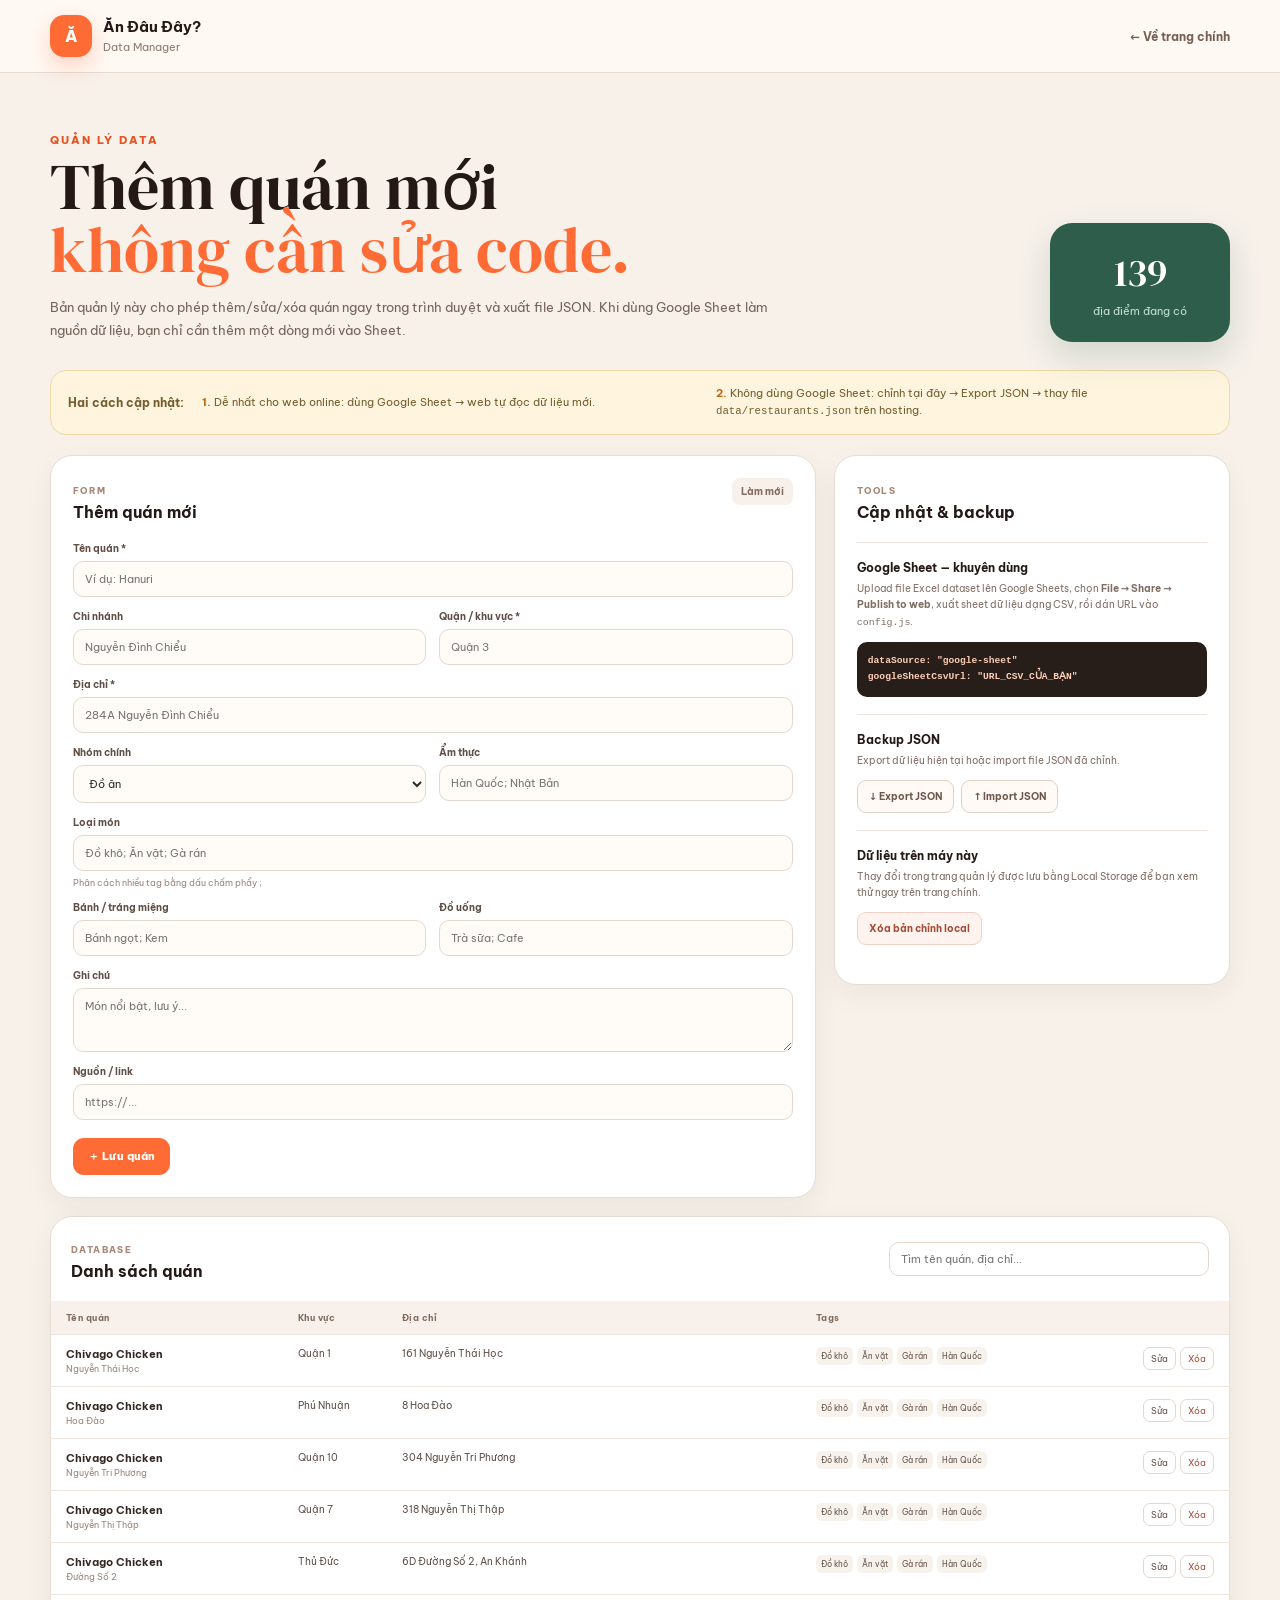
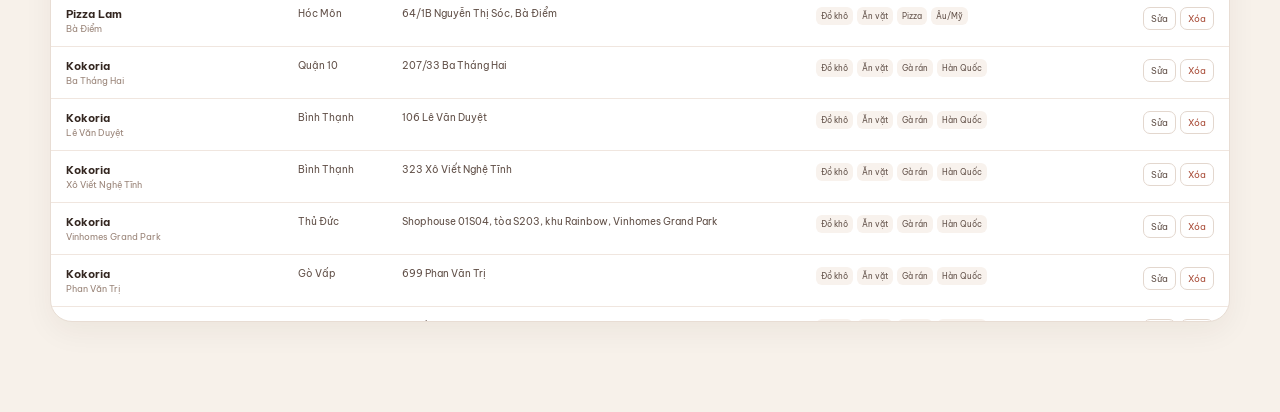
==== admin.html @ b1ae2e9c "ini" ====
<!DOCTYPE html>
<html lang="vi">
<head>
  <meta charset="UTF-8" />
  <meta name="viewport" content="width=device-width, initial-scale=1.0" />
  <meta name="theme-color" content="#ff6b35" />
  <title>Quản lý dữ liệu — Ăn Đâu Đây?</title>
  <link rel="preconnect" href="https://fonts.googleapis.com" />
  <link rel="preconnect" href="https://fonts.gstatic.com" crossorigin />
  <link href="https://fonts.googleapis.com/css2?family=Be+Vietnam+Pro:wght@400;500;600;700;800&family=DM+Serif+Display&display=swap" rel="stylesheet" />
  <link rel="stylesheet" href="./style.css" />
  <link rel="stylesheet" href="./admin.css" />
</head>
<body class="admin-body">
  <header class="admin-topbar">
    <div class="container admin-nav">
      <a class="brand" href="./index.html"><span class="brand-mark">Ă</span><span><strong>Ăn Đâu Đây?</strong><small>Data Manager</small></span></a>
      <a class="back-link" href="./index.html">← Về trang chính</a>
    </div>
  </header>

  <main class="container admin-main">
    <section class="admin-hero">
      <div>
        <span class="kicker">QUẢN LÝ DATA</span>
        <h1>Thêm quán mới<br><em>không cần sửa code.</em></h1>
        <p>Bản quản lý này cho phép thêm/sửa/xóa quán ngay trong trình duyệt và xuất file JSON. Khi dùng Google Sheet làm nguồn dữ liệu, bạn chỉ cần thêm một dòng mới vào Sheet.</p>
      </div>
      <div class="admin-count"><strong id="adminCount">0</strong><span>địa điểm đang có</span></div>
    </section>

    <div class="admin-notice">
      <b>Hai cách cập nhật:</b>
      <span><strong>1.</strong> Dễ nhất cho web online: dùng Google Sheet → web tự đọc dữ liệu mới.</span>
      <span><strong>2.</strong> Không dùng Google Sheet: chỉnh tại đây → Export JSON → thay file <code>data/restaurants.json</code> trên hosting.</span>
    </div>

    <div class="admin-grid">
      <section class="admin-panel form-panel">
        <div class="panel-head"><div><span>FORM</span><h2 id="formTitle">Thêm quán mới</h2></div><button id="resetFormBtn" type="button">Làm mới</button></div>
        <form id="restaurantForm" class="restaurant-form">
          <input type="hidden" id="editId" />
          <div class="field full"><label>Tên quán *</label><input id="fName" required placeholder="Ví dụ: Hanuri" /></div>
          <div class="field"><label>Chi nhánh</label><input id="fBranch" placeholder="Nguyễn Đình Chiểu" /></div>
          <div class="field"><label>Quận / khu vực *</label><input id="fDistrict" required list="districtList" placeholder="Quận 3" /><datalist id="districtList"></datalist></div>
          <div class="field full"><label>Địa chỉ *</label><input id="fAddress" required placeholder="284A Nguyễn Đình Chiểu" /></div>
          <div class="field"><label>Nhóm chính</label><select id="fMainGroup"><option>Đồ ăn</option><option>Đồ uống</option><option>Bánh & tráng miệng</option></select></div>
          <div class="field"><label>Ẩm thực</label><input id="fCuisine" placeholder="Hàn Quốc; Nhật Bản" /></div>
          <div class="field full"><label>Loại món</label><input id="fFoodTypes" placeholder="Đồ khô; Ăn vặt; Gà rán" /><small>Phân cách nhiều tag bằng dấu chấm phẩy ;</small></div>
          <div class="field"><label>Bánh / tráng miệng</label><input id="fDesserts" placeholder="Bánh ngọt; Kem" /></div>
          <div class="field"><label>Đồ uống</label><input id="fDrinks" placeholder="Trà sữa; Cafe" /></div>
          <div class="field full"><label>Ghi chú</label><textarea id="fNote" rows="3" placeholder="Món nổi bật, lưu ý..."></textarea></div>
          <div class="field full"><label>Nguồn / link</label><input id="fSource" type="url" placeholder="https://..." /></div>
          <div class="form-actions"><button class="save-btn" type="submit">＋ Lưu quán</button><button class="cancel-edit hidden" id="cancelEditBtn" type="button">Hủy sửa</button></div>
        </form>
      </section>

      <aside class="admin-panel tools-panel">
        <div class="panel-head"><div><span>TOOLS</span><h2>Cập nhật & backup</h2></div></div>
        <div class="tool-block">
          <h3>Google Sheet — khuyên dùng</h3>
          <p>Upload file Excel dataset lên Google Sheets, chọn <b>File → Share → Publish to web</b>, xuất sheet dữ liệu dạng CSV, rồi dán URL vào <code>config.js</code>.</p>
          <div class="code-box">dataSource: "google-sheet"<br>googleSheetCsvUrl: "URL_CSV_CỦA_BẠN"</div>
        </div>
        <div class="tool-block">
          <h3>Backup JSON</h3>
          <p>Export dữ liệu hiện tại hoặc import file JSON đã chỉnh.</p>
          <div class="tool-actions"><button id="exportJsonBtn" type="button">↓ Export JSON</button><label class="file-btn">↑ Import JSON<input id="importJsonInput" type="file" accept="application/json,.json" hidden></label></div>
        </div>
        <div class="tool-block">
          <h3>Dữ liệu trên máy này</h3>
          <p>Thay đổi trong trang quản lý được lưu bằng Local Storage để bạn xem thử ngay trên trang chính.</p>
          <button class="danger-lite" id="clearLocalBtn" type="button">Xóa bản chỉnh local</button>
        </div>
      </aside>
    </div>

    <section class="admin-panel table-panel">
      <div class="panel-head table-head">
        <div><span>DATABASE</span><h2>Danh sách quán</h2></div>
        <input id="adminSearch" type="search" placeholder="Tìm tên quán, địa chỉ..." />
      </div>
      <div class="admin-table-wrap">
        <table class="admin-table">
          <thead><tr><th>Tên quán</th><th>Khu vực</th><th>Địa chỉ</th><th>Tags</th><th></th></tr></thead>
          <tbody id="adminTableBody"></tbody>
        </table>
      </div>
    </section>
  </main>

  <div id="adminToast" class="toast"></div>
  <script src="./config.js"></script>
  <script src="./admin.js"></script>
</body>
</html>
---- style.css ----
:root {
  --ink: #241915;
  --ink-soft: #5f514b;
  --cream: #fff8ef;
  --paper: #fffdf9;
  --line: #eadfd4;
  --orange: #ff6b35;
  --orange-dark: #e8521f;
  --peach: #ffd7c7;
  --butter: #ffe7a9;
  --green: #37795d;
  --green-soft: #e8f3eb;
  --brown: #6f4d3b;
  --shadow: 0 24px 70px rgba(63, 38, 24, .12);
  --shadow-soft: 0 12px 35px rgba(63, 38, 24, .08);
  --radius: 28px;
}

* { box-sizing: border-box; }
html { scroll-behavior: smooth; }
body {
  margin: 0;
  font-family: "Be Vietnam Pro", system-ui, sans-serif;
  color: var(--ink);
  background: var(--cream);
  min-height: 100vh;
}
body.modal-open { overflow: hidden; }
button, input, select, textarea { font: inherit; }
button, a { -webkit-tap-highlight-color: transparent; }
a { color: inherit; text-decoration: none; }
button { color: inherit; }
.container { width: min(1180px, calc(100% - 32px)); margin: 0 auto; }
.hidden { display: none !important; }
.noise {
  position: fixed; inset: 0; pointer-events: none; z-index: 9999; opacity: .025;
  background-image: url("data:image/svg+xml,%3Csvg viewBox='0 0 180 180' xmlns='http://www.w3.org/2000/svg'%3E%3Cfilter id='n'%3E%3CfeTurbulence type='fractalNoise' baseFrequency='.9' numOctaves='4' stitchTiles='stitch'/%3E%3C/filter%3E%3Crect width='100%25' height='100%25' filter='url(%23n)' opacity='.45'/%3E%3C/svg%3E");
}

/* Header */
.site-header {
  position: sticky; top: 0; z-index: 50;
  backdrop-filter: blur(18px);
  background: rgba(255,248,239,.84);
  border-bottom: 1px solid rgba(234,223,212,.75);
}
.nav-wrap { height: 78px; display: flex; align-items: center; justify-content: space-between; gap: 24px; }
.brand { display: inline-flex; align-items: center; gap: 11px; min-width: max-content; }
.brand-mark {
  width: 42px; height: 42px; border-radius: 14px; display: grid; place-items: center;
  background: var(--orange); color: white; font-weight: 800; box-shadow: 0 9px 22px rgba(255,107,53,.28);
}
.brand strong { display: block; font-size: .96rem; line-height: 1.2; }
.brand small { display: block; color: #8e7a6f; font-size: .67rem; margin-top: 3px; }
.nav-links { display: flex; align-items: center; gap: 27px; font-size: .84rem; font-weight: 600; color: #695850; }
.nav-links a { position: relative; transition: .2s ease; }
.nav-links a:hover { color: var(--orange-dark); }
.admin-link { color: var(--green) !important; }
.nav-chat-btn {
  border: 0; border-radius: 999px; padding: 11px 17px; cursor: pointer;
  background: var(--ink); color: white; font-weight: 700; font-size: .8rem;
  box-shadow: 0 10px 22px rgba(36,25,21,.13);
}

/* Hero */
.hero { position: relative; overflow: hidden; padding: 76px 0 92px; background: linear-gradient(180deg, #fff8ef 0%, #fff5e9 100%); }
.hero-grid { display: grid; grid-template-columns: 1.1fr .9fr; min-height: 560px; align-items: center; gap: 36px; position: relative; z-index: 2; }
.eyebrow { display: flex; align-items: center; gap: 10px; font-size: .72rem; font-weight: 800; letter-spacing: .16em; color: var(--orange-dark); }
.eyebrow span { width: 28px; height: 2px; background: var(--orange); display: inline-block; }
.hero h1 { font-family: "DM Serif Display", serif; font-weight: 400; font-size: clamp(3.2rem, 6.2vw, 5.8rem); line-height: .94; margin: 18px 0 22px; letter-spacing: -.035em; }
.hero h1 em { color: var(--orange); font-style: normal; }
.hero-lead { max-width: 680px; margin: 0 0 29px; color: var(--ink-soft); line-height: 1.75; font-size: 1rem; }
.hero-search {
  max-width: 690px; height: 64px; display: grid; grid-template-columns: 42px 1fr auto; align-items: center;
  background: white; border: 1px solid rgba(224,207,195,.95); border-radius: 18px; padding: 6px 7px 6px 12px; box-shadow: 0 18px 45px rgba(72,43,24,.11);
}
.hero-search-icon { font-size: 1.7rem; transform: rotate(-16deg); color: #806c62; }
.hero-search input { min-width: 0; border: 0; outline: 0; background: transparent; font-size: .92rem; color: var(--ink); }
.hero-search button { border: 0; border-radius: 13px; padding: 14px 20px; cursor: pointer; background: var(--orange); color: white; font-weight: 800; font-size: .82rem; }
.hero-actions { display: flex; gap: 10px; margin-top: 15px; }
.primary-action, .secondary-action { border-radius: 13px; padding: 11px 14px; cursor: pointer; font-size: .78rem; font-weight: 700; }
.primary-action { border: 1px solid #eebdaa; background: #fff0e9; color: #b74620; }
.secondary-action { border: 1px solid var(--line); background: white; color: var(--brown); }
.mini-stats { display: flex; gap: 36px; margin-top: 36px; }
.mini-stats div { display: flex; flex-direction: column; }
.mini-stats strong { font-family: "DM Serif Display", serif; font-size: 1.65rem; font-weight: 400; }
.mini-stats span { font-size: .69rem; color: #907e74; margin-top: 2px; }
.hero-visual { position: relative; min-height: 520px; }
.hero-plate {
  position: absolute; width: 350px; height: 350px; border-radius: 50%; right: 28px; top: 78px;
  background: linear-gradient(145deg,#fff,#f5e3d4); box-shadow: 0 42px 85px rgba(102,62,35,.2), inset 0 0 0 18px rgba(255,255,255,.75);
  display: grid; place-items: center; transform: rotate(-4deg);
}
.plate-inner { width: 260px; height: 260px; border-radius: 50%; background: #fff4df; display: grid; place-items: center; box-shadow: inset 0 0 0 3px rgba(174,117,69,.08); text-align: center; }
.plate-noodle { font-size: 6rem; filter: drop-shadow(0 14px 12px rgba(89,52,24,.16)); transform: translateY(-10px); }
.plate-copy { display: flex; flex-direction: column; margin-top: -20px; }
.plate-copy strong { font-family: "DM Serif Display", serif; font-size: 2.1rem; color: var(--orange-dark); line-height: 1; }
.plate-copy small { font-size: .67rem; color: #8a7264; }
.food-card { position: absolute; display: grid; grid-template-columns: 50px auto; grid-template-rows: auto auto; column-gap: 10px; align-items: center; background: rgba(255,255,255,.9); backdrop-filter: blur(12px); border: 1px solid rgba(233,216,202,.95); border-radius: 19px; padding: 12px 16px 12px 12px; box-shadow: 0 16px 38px rgba(72,43,24,.11); z-index: 3; }
.food-card > span { grid-row: 1 / span 2; width: 50px; height: 50px; border-radius: 15px; display: grid; place-items: center; background: #fff2df; font-size: 1.65rem; }
.food-card b { font-size: .8rem; align-self: end; }
.food-card small { font-size: .62rem; color: #8b786e; align-self: start; margin-top: 3px; }
.fc-one { top: 42px; left: 0; transform: rotate(-4deg); }
.fc-two { right: -12px; top: 155px; transform: rotate(5deg); }
.fc-three { left: 3px; bottom: 28px; transform: rotate(2deg); }
.hero-orb { position: absolute; border-radius: 50%; filter: blur(2px); }
.hero-orb-one { width: 390px; height: 390px; background: rgba(255,205,154,.22); top: -170px; right: 13%; }
.hero-orb-two { width: 280px; height: 280px; background: rgba(181,221,190,.17); bottom: -140px; left: 8%; }
.sparkle { position: absolute; font-size: 2rem; color: var(--orange); opacity: .55; }
.sp-one { right: 45px; top: 32px; }
.sp-two { left: 67px; top: 225px; color: #d6a13d; }

/* Headings */
.discover-section { padding: 88px 0 100px; background: var(--paper); }
.section-heading { display: flex; align-items: end; justify-content: space-between; gap: 28px; margin-bottom: 30px; }
.section-heading.center { justify-content: center; text-align: center; }
.section-heading h2 { margin: 6px 0 0; font-family: "DM Serif Display", serif; font-weight: 400; font-size: clamp(2.2rem,4vw,3.3rem); letter-spacing: -.02em; }
.section-heading > p { max-width: 485px; color: #86736a; font-size: .84rem; line-height: 1.7; margin: 0 0 5px; }
.kicker { font-size: .68rem; letter-spacing: .18em; color: var(--orange-dark); font-weight: 800; }
.kicker.light { color: #ffd1b7; }

/* Filters / results */
.discover-layout { display: grid; grid-template-columns: 300px 1fr; gap: 26px; align-items: start; }
.filter-card { position: sticky; top: 96px; max-height: calc(100vh - 118px); overflow-y: auto; background: #fffaf5; border: 1px solid var(--line); border-radius: 24px; padding: 20px; box-shadow: var(--shadow-soft); scrollbar-width: thin; scrollbar-color: #dfc7b8 transparent; }
.filter-title-row { display: flex; justify-content: space-between; align-items: start; gap: 12px; margin-bottom: 16px; }
.filter-title-row h3 { font-size: 1.02rem; margin: 3px 0 0; }
.filter-caption, .result-label { font-size: .62rem; letter-spacing: .15em; color: #a88978; font-weight: 800; }
.clear-btn { border: 0; background: transparent; color: var(--orange-dark); font-size: .7rem; font-weight: 700; cursor: pointer; padding: 4px; }
.side-search { height: 45px; border: 1px solid #e9dcd0; background: white; border-radius: 13px; display: flex; align-items: center; gap: 8px; padding: 0 12px; margin-bottom: 12px; }
.side-search span { color: #9d887c; transform: rotate(-15deg); }
.side-search input { width: 100%; border: 0; outline: 0; font-size: .76rem; background: transparent; }
.filter-group { border-top: 1px solid #ecdfd5; }
.filter-group-head { width: 100%; display: flex; justify-content: space-between; align-items: center; border: 0; background: transparent; padding: 15px 0 11px; font-size: .76rem; font-weight: 800; cursor: pointer; text-align: left; }
.filter-group-head b { font-size: 1rem; font-weight: 500; color: #a18b7e; }
.filter-options { display: grid; grid-template-columns: 1fr; gap: 8px; padding-bottom: 15px; }
.filter-options.compact { grid-template-columns: 1fr 1fr; }
.check-item { display: flex; align-items: center; gap: 8px; color: #6f5f57; font-size: .7rem; cursor: pointer; min-width: 0; }
.check-item input { position: absolute; opacity: 0; pointer-events: none; }
.fake-check { width: 17px; height: 17px; flex: 0 0 17px; border: 1.5px solid #cfbdb2; border-radius: 5px; display: grid; place-items: center; background: white; transition: .17s ease; }
.fake-check::after { content: "✓"; color: white; font-size: .68rem; font-weight: 800; transform: scale(0); transition: .15s ease; }
.check-item input:checked + .fake-check { background: var(--orange); border-color: var(--orange); }
.check-item input:checked + .fake-check::after { transform: scale(1); }
.check-item span:last-child { overflow: hidden; text-overflow: ellipsis; white-space: nowrap; }
.results-column { min-width: 0; }
.results-toolbar { display: flex; align-items: center; justify-content: space-between; gap: 18px; min-height: 60px; }
.results-toolbar h3 { font-size: 1rem; margin: 4px 0 0; font-weight: 600; }
.results-toolbar h3 strong { font-family: "DM Serif Display", serif; font-weight: 400; font-size: 1.75rem; color: var(--orange-dark); margin-right: 4px; }
.toolbar-actions { display: flex; gap: 8px; align-items: center; }
.toolbar-actions select { border: 1px solid var(--line); background: white; color: #65544c; border-radius: 11px; padding: 10px 30px 10px 12px; font-size: .72rem; outline: 0; }
.mobile-filter-btn { display: none; border: 1px solid var(--line); background: white; border-radius: 11px; padding: 10px 12px; font-size: .72rem; font-weight: 700; }
.active-filters { display: flex; flex-wrap: wrap; gap: 7px; margin: 8px 0 18px; min-height: 1px; }
.filter-chip { border: 1px solid #f0c8b8; background: #fff0e9; color: #b84b23; padding: 7px 10px; border-radius: 999px; font-size: .66rem; font-weight: 700; cursor: pointer; }
.restaurant-grid { display: grid; grid-template-columns: repeat(2,minmax(0,1fr)); gap: 16px; }
.restaurant-card { position: relative; background: white; border: 1px solid #eaded4; border-radius: 20px; padding: 19px; min-height: 230px; box-shadow: 0 8px 24px rgba(78,45,26,.045); transition: transform .2s ease, box-shadow .2s ease, border-color .2s ease; overflow: hidden; }
.restaurant-card::before { content: ""; position: absolute; width: 90px; height: 90px; border-radius: 50%; background: #fff2e7; right: -38px; bottom: -40px; }
.restaurant-card:hover { transform: translateY(-3px); box-shadow: 0 18px 42px rgba(78,45,26,.10); border-color: #e5cfc0; }
.card-top { display: flex; justify-content: space-between; gap: 12px; align-items: flex-start; }
.card-title-wrap { min-width: 0; }
.card-eyebrow { display: flex; gap: 6px; flex-wrap: wrap; margin-bottom: 9px; }
.district-tag, .main-tag { border-radius: 999px; padding: 5px 8px; font-size: .58rem; font-weight: 800; }
.district-tag { color: #3f715a; background: var(--green-soft); }
.main-tag { color: #a6522f; background: #fff0e8; }
.restaurant-card h4 { margin: 0; font-size: .98rem; line-height: 1.42; padding-right: 2px; }
.branch-name { margin: 4px 0 0; color: #9a8378; font-size: .66rem; }
.favorite-btn { flex: 0 0 35px; height: 35px; border-radius: 50%; border: 1px solid #eaded4; background: #fffdfa; display: grid; place-items: center; cursor: pointer; font-size: 1.05rem; transition: .16s ease; }
.favorite-btn.active { background: #fff0ec; border-color: #f2bbaa; color: var(--orange-dark); }
.card-address { display: flex; align-items: flex-start; gap: 7px; margin: 15px 0 11px; color: #6f5e55; font-size: .69rem; line-height: 1.5; }
.card-address span { color: var(--orange); }
.card-tags { display: flex; flex-wrap: wrap; gap: 5px; margin: 0 0 16px; }
.card-tags span { font-size: .58rem; padding: 5px 7px; background: #f8f3ef; color: #75655d; border-radius: 7px; }
.card-note { color: #8a766c; font-size: .62rem; line-height: 1.55; margin: -5px 0 15px; display: -webkit-box; -webkit-line-clamp: 2; -webkit-box-orient: vertical; overflow: hidden; }
.card-footer { position: relative; z-index: 2; display: flex; justify-content: space-between; gap: 8px; align-items: center; margin-top: auto; }
.map-link { display: inline-flex; align-items: center; gap: 6px; border-radius: 9px; background: var(--ink); color: white; padding: 8px 10px; font-size: .62rem; font-weight: 700; }
.status-dot { display: inline-flex; align-items: center; gap: 5px; color: #8d7c73; font-size: .56rem; }
.status-dot i { width: 6px; height: 6px; border-radius: 50%; background: #58a478; }
.empty-state { background: #fff9f3; border: 1px dashed #dec7b8; border-radius: 22px; padding: 60px 20px; text-align: center; margin-top: 10px; }
.empty-emoji { font-size: 2.6rem; }
.empty-state h3 { margin: 10px 0 4px; }
.empty-state p { color: #8d776c; font-size: .76rem; }
.empty-state button { border: 0; background: var(--orange); color: white; border-radius: 10px; padding: 10px 13px; font-size: .72rem; font-weight: 700; cursor: pointer; }
.load-more-wrap { display: flex; justify-content: center; margin-top: 22px; }
.load-more { border: 1px solid #dcc8ba; background: white; border-radius: 999px; padding: 11px 21px; cursor: pointer; color: #6f5548; font-size: .72rem; font-weight: 700; }

/* Favorite banner */
.favorite-section { background: var(--paper); padding: 0 0 90px; }
.favorite-banner { position: relative; overflow: hidden; min-height: 250px; background: linear-gradient(120deg,#2f5f4d,#24473a); border-radius: 30px; padding: 45px 50px; color: white; display: flex; justify-content: space-between; align-items: center; gap: 30px; box-shadow: 0 25px 60px rgba(34,72,57,.18); }
.favorite-banner::after { content: "♡"; position: absolute; font-family: serif; font-size: 17rem; right: 8%; top: -88px; color: rgba(255,255,255,.06); transform: rotate(-12deg); }
.favorite-banner > div { position: relative; z-index: 2; max-width: 650px; }
.favorite-banner h2 { font-family: "DM Serif Display", serif; font-weight: 400; font-size: 2.6rem; margin: 7px 0 10px; }
.favorite-banner p { margin: 0; color: rgba(255,255,255,.72); font-size: .82rem; line-height: 1.7; }
.favorite-banner button { position: relative; z-index: 2; flex: 0 0 auto; border: 1px solid rgba(255,255,255,.35); background: rgba(255,255,255,.13); color: white; border-radius: 14px; padding: 13px 17px; font-size: .75rem; font-weight: 700; cursor: pointer; backdrop-filter: blur(7px); }

/* how */
.how-section { padding: 90px 0 110px; background: #fff7ed; }
.how-grid { display: grid; grid-template-columns: repeat(3,1fr); gap: 18px; }
.how-grid article { position: relative; overflow: hidden; background: white; border: 1px solid var(--line); border-radius: 23px; padding: 27px; min-height: 230px; }
.how-grid article > span { position: absolute; right: 20px; top: 13px; font-family: "DM Serif Display", serif; font-size: 3.8rem; color: #f6e8dc; }
.how-icon { width: 48px; height: 48px; display: grid; place-items: center; background: #fff0e6; border-radius: 14px; color: var(--orange-dark); margin-bottom: 29px; font-size: 1.2rem; }
.how-grid h3 { margin: 0 0 8px; font-size: .95rem; }
.how-grid p { margin: 0; color: #826f65; font-size: .72rem; line-height: 1.7; }

/* Footer */
.footer { background: #201714; color: white; padding: 40px 0; }
.footer-grid { display: grid; grid-template-columns: 1fr 1.2fr auto; gap: 34px; align-items: center; }
.footer-brand .brand-mark { background: var(--orange); }
.footer-brand small { color: #a9968d; }
.footer p { margin: 0; color: #aa9890; font-size: .68rem; line-height: 1.6; }
.footer > .container > a { color: #ffd0bc; font-size: .7rem; font-weight: 700; }

/* Chat */
.chat-fab { position: fixed; right: 24px; bottom: 24px; z-index: 75; display: flex; align-items: center; gap: 9px; border: 0; background: var(--orange); color: white; border-radius: 999px; padding: 12px 16px 12px 12px; cursor: pointer; box-shadow: 0 16px 40px rgba(223,78,28,.35); font-size: .72rem; }
.chat-fab span { width: 29px; height: 29px; border-radius: 50%; display: grid; place-items: center; background: rgba(255,255,255,.18); }
.chat-widget { position: fixed; z-index: 80; right: 24px; bottom: 24px; width: min(390px,calc(100vw - 28px)); height: min(620px,calc(100vh - 38px)); background: #fffdf9; border: 1px solid #ead8cc; border-radius: 24px; box-shadow: 0 28px 90px rgba(50,27,17,.26); display: flex; flex-direction: column; transform: translateY(20px) scale(.97); opacity: 0; pointer-events: none; transition: .2s ease; overflow: hidden; }
.chat-widget.open { transform: translateY(0) scale(1); opacity: 1; pointer-events: auto; }
.chat-header { background: #2b211d; color: white; padding: 15px; display: grid; grid-template-columns: 42px 1fr auto; align-items: center; gap: 10px; }
.bot-avatar { width: 42px; height: 42px; border-radius: 14px; background: var(--orange); display: grid; place-items: center; font-size: 1.15rem; }
.chat-header strong { display: block; font-size: .82rem; }
.chat-header small { color: #cbbab1; font-size: .61rem; display: flex; align-items: center; gap: 5px; margin-top: 3px; }
.chat-header small i { display: inline-block; width: 6px; height: 6px; background: #60c88a; border-radius: 50%; }
.chat-header button { border: 0; background: transparent; color: #c7b8b0; font-size: 1.5rem; cursor: pointer; }
.chat-messages { flex: 1; overflow-y: auto; padding: 16px; display: flex; flex-direction: column; gap: 10px; background: linear-gradient(180deg,#fffaf5,#fffdf9); }
.message { max-width: 84%; padding: 10px 12px; border-radius: 15px; font-size: .7rem; line-height: 1.6; animation: pop .18s ease; }
.message.bot { align-self: flex-start; background: white; border: 1px solid #eadfd5; border-bottom-left-radius: 5px; color: #57483f; }
.message.user { align-self: flex-end; background: var(--orange); color: white; border-bottom-right-radius: 5px; }
.message strong { font-size: .72rem; }
.bot-results { margin-top: 8px; display: grid; gap: 7px; }
.bot-result { background: #fff7f1; border: 1px solid #f0ddd0; border-radius: 10px; padding: 8px; }
.bot-result b { display: block; font-size: .66rem; }
.bot-result span { display: block; color: #88736a; font-size: .57rem; margin-top: 2px; }
.bot-result a { display: inline-block; margin-top: 5px; color: var(--orange-dark); font-weight: 700; font-size: .58rem; }
.chat-suggestions { padding: 8px 12px 5px; display: flex; gap: 6px; overflow-x: auto; background: #fffdf9; scrollbar-width: none; }
.chat-suggestions::-webkit-scrollbar { display: none; }
.chat-suggestions button { flex: 0 0 auto; border: 1px solid #ead8cc; background: white; color: #6e5a50; border-radius: 999px; padding: 7px 9px; font-size: .58rem; cursor: pointer; }
.chat-form { display: grid; grid-template-columns: 1fr 42px; gap: 8px; padding: 10px 12px 12px; border-top: 1px solid #eee1d8; background: white; }
.chat-form input { min-width: 0; border: 1px solid #e7d9cf; background: #fffaf5; border-radius: 12px; outline: 0; padding: 10px 12px; font-size: .7rem; }
.chat-form input:focus { border-color: #efaf94; box-shadow: 0 0 0 3px rgba(255,107,53,.08); }
.chat-form button { border: 0; border-radius: 12px; background: var(--orange); color: white; cursor: pointer; font-size: 1rem; }
@keyframes pop { from { opacity: 0; transform: translateY(4px); } }

/* toast */
.toast { position: fixed; left: 50%; bottom: 30px; z-index: 120; background: #251c18; color: white; border-radius: 999px; padding: 10px 15px; font-size: .68rem; transform: translate(-50%,20px); opacity: 0; pointer-events: none; transition: .2s ease; box-shadow: 0 12px 30px rgba(0,0,0,.18); }
.toast.show { opacity: 1; transform: translate(-50%,0); }
.filter-backdrop { display: none; }

/* Responsive */
@media (max-width: 1040px) {
  .nav-links { display: none; }
  .hero-grid { grid-template-columns: 1fr .72fr; }
  .hero-plate { width: 300px; height: 300px; right: 0; }
  .plate-inner { width: 225px; height: 225px; }
  .food-card { transform: scale(.9); }
  .fc-one { left: -30px; }
  .fc-three { left: -28px; }
  .restaurant-grid { grid-template-columns: 1fr; }
}

@media (max-width: 800px) {
  .site-header { position: sticky; }
  .nav-wrap { height: 68px; }
  .nav-chat-btn { padding: 9px 13px; }
  .hero { padding: 52px 0 60px; }
  .hero-grid { grid-template-columns: 1fr; min-height: auto; }
  .hero-copy { text-align: center; }
  .eyebrow { justify-content: center; }
  .hero-lead { margin-left: auto; margin-right: auto; }
  .hero-search { margin: 0 auto; }
  .hero-actions, .mini-stats { justify-content: center; }
  .hero-visual { display: none; }
  .section-heading { display: block; text-align: center; }
  .section-heading > p { margin: 13px auto 0; }
  .discover-layout { display: block; }
  .filter-card { position: fixed; z-index: 90; left: 10px; bottom: 10px; top: 80px; width: min(340px,calc(100vw - 20px)); max-height: none; transform: translateX(-110%); transition: .22s ease; box-shadow: 0 25px 70px rgba(43,25,17,.28); }
  .filter-card.open { transform: translateX(0); }
  .filter-backdrop { position: fixed; inset: 0; z-index: 85; background: rgba(38,24,17,.38); backdrop-filter: blur(4px); }
  .filter-backdrop.show { display: block; }
  .mobile-filter-btn { display: inline-flex; }
  .restaurant-grid { grid-template-columns: repeat(2,minmax(0,1fr)); }
  .favorite-banner { padding: 38px 30px; }
  .how-grid { grid-template-columns: 1fr; }
  .footer-grid { grid-template-columns: 1fr; text-align: center; }
  .footer-brand { justify-content: center; }
}

@media (max-width: 590px) {
  .container { width: min(100% - 22px,1180px); }
  .brand small { display: none; }
  .nav-chat-btn { font-size: .7rem; }
  .hero h1 { font-size: 3.15rem; }
  .hero-lead { font-size: .82rem; }
  .hero-search { height: auto; grid-template-columns: 34px 1fr; padding: 8px 10px; }
  .hero-search button { grid-column: 1 / -1; width: 100%; margin-top: 4px; }
  .hero-actions { flex-wrap: wrap; }
  .mini-stats { gap: 25px; }
  .discover-section { padding-top: 65px; }
  .section-heading h2 { font-size: 2.3rem; }
  .restaurant-grid { grid-template-columns: 1fr; }
  .results-toolbar { align-items: flex-end; }
  .toolbar-actions { flex-direction: column; align-items: stretch; }
  .toolbar-actions select { max-width: 150px; }
  .favorite-banner { display: block; text-align: center; padding: 35px 22px; }
  .favorite-banner h2 { font-size: 2.2rem; }
  .favorite-banner button { margin-top: 22px; }
  .chat-fab { right: 14px; bottom: 14px; }
  .chat-fab b { display: none; }
  .chat-widget { right: 8px; bottom: 8px; width: calc(100vw - 16px); height: min(640px,calc(100vh - 16px)); }
}
---- admin.css ----
.admin-body { background: #f7f1ea; }
.admin-topbar { border-bottom: 1px solid #e7dbd1; background: rgba(255,250,245,.9); backdrop-filter: blur(15px); position: sticky; top: 0; z-index: 40; }
.admin-nav { height: 72px; display: flex; align-items: center; justify-content: space-between; }
.back-link { font-size: .72rem; font-weight: 700; color: #765f52; }
.admin-main { padding: 55px 0 90px; }
.admin-hero { display: flex; justify-content: space-between; gap: 30px; align-items: end; margin-bottom: 28px; }
.admin-hero h1 { font-family: "DM Serif Display",serif; font-size: clamp(2.7rem,5vw,4.6rem); font-weight: 400; line-height: .98; margin: 8px 0 15px; }
.admin-hero h1 em { font-style: normal; color: var(--orange); }
.admin-hero p { max-width: 720px; color: #75635a; font-size: .82rem; line-height: 1.75; margin: 0; }
.admin-count { flex: 0 0 auto; min-width: 180px; border-radius: 22px; background: #2e5d4b; color: white; padding: 23px; text-align: center; box-shadow: 0 15px 35px rgba(46,93,75,.18); }
.admin-count strong { display: block; font-family: "DM Serif Display",serif; font-size: 2.4rem; font-weight: 400; }
.admin-count span { font-size: .66rem; color: #c6dfd4; }
.admin-notice { display: grid; grid-template-columns: auto 1fr 1fr; align-items: center; gap: 18px; background: #fff5df; border: 1px solid #f0d8a9; color: #735c2d; border-radius: 16px; padding: 14px 17px; margin-bottom: 20px; font-size: .67rem; line-height: 1.55; }
.admin-notice > b { font-size: .72rem; }
.admin-notice strong { color: #b86a19; }
.admin-grid { display: grid; grid-template-columns: 1.45fr .75fr; gap: 18px; align-items: start; }
.admin-panel { background: white; border: 1px solid #e8ddd4; border-radius: 22px; box-shadow: 0 10px 30px rgba(63,38,24,.055); }
.form-panel, .tools-panel { padding: 22px; }
.panel-head { display: flex; justify-content: space-between; align-items: start; gap: 15px; margin-bottom: 20px; }
.panel-head span { color: #aa8979; font-size: .59rem; letter-spacing: .15em; font-weight: 800; }
.panel-head h2 { font-size: 1rem; margin: 4px 0 0; }
.panel-head > button { border: 0; background: #f8f1eb; color: #826b60; border-radius: 8px; padding: 7px 9px; font-size: .62rem; font-weight: 700; cursor: pointer; }
.restaurant-form { display: grid; grid-template-columns: 1fr 1fr; gap: 13px; }
.field { display: flex; flex-direction: column; gap: 6px; }
.field.full { grid-column: 1/-1; }
.field label { font-size: .65rem; font-weight: 700; color: #604f47; }
.field input, .field select, .field textarea { width: 100%; border: 1px solid #e4d7cd; background: #fffcf8; border-radius: 10px; padding: 10px 11px; outline: 0; font-size: .7rem; color: #362823; }
.field input:focus, .field select:focus, .field textarea:focus { border-color: #efa98c; box-shadow: 0 0 0 3px rgba(255,107,53,.07); }
.field small { color: #9b867b; font-size: .55rem; }
.form-actions { grid-column: 1/-1; display: flex; gap: 8px; margin-top: 5px; }
.save-btn { border: 0; background: var(--orange); color: white; border-radius: 11px; padding: 11px 15px; font-size: .69rem; font-weight: 800; cursor: pointer; }
.cancel-edit { border: 1px solid #e0d3c8; background: white; border-radius: 11px; padding: 11px 15px; font-size: .69rem; font-weight: 700; cursor: pointer; }
.tool-block { border-top: 1px solid #eee3da; padding: 17px 0; }
.tool-block:first-of-type { border-top: 0; padding-top: 0; }
.tool-block h3 { margin: 0 0 6px; font-size: .75rem; }
.tool-block p { color: #806d64; font-size: .62rem; line-height: 1.7; margin: 0 0 10px; }
.code-box { background: #271d19; color: #ffcfb8; border-radius: 10px; padding: 11px; font: 600 .6rem/1.7 ui-monospace,monospace; overflow-wrap: anywhere; }
.tool-actions { display: flex; flex-wrap: wrap; gap: 7px; }
.tool-actions button, .file-btn, .danger-lite { border: 1px solid #dfd1c7; background: #fffaf6; color: #6f594e; border-radius: 9px; padding: 9px 11px; font-size: .62rem; font-weight: 700; cursor: pointer; }
.danger-lite { color: #a44c37; background: #fff3ef; border-color: #efd0c6; }
.table-panel { margin-top: 18px; overflow: hidden; }
.table-head { padding: 20px 20px 0; align-items: center; }
.table-head input { width: min(320px,45%); border: 1px solid #e3d6cc; border-radius: 10px; padding: 9px 11px; outline: 0; font-size: .68rem; }
.admin-table-wrap { overflow-x: auto; max-height: 620px; overflow-y: auto; }
.admin-table { width: 100%; border-collapse: collapse; font-size: .65rem; }
.admin-table th { position: sticky; top: 0; background: #f8f1eb; text-align: left; padding: 11px 15px; color: #806a5e; font-size: .58rem; letter-spacing: .05em; z-index: 2; }
.admin-table td { padding: 12px 15px; border-top: 1px solid #f0e6df; color: #625149; vertical-align: top; }
.admin-table td strong { display: block; color: #342721; font-size: .68rem; }
.admin-table td small { display: block; color: #9a8579; margin-top: 2px; }
.row-tags { display: flex; flex-wrap: wrap; gap: 4px; }
.row-tags span { background: #f8f2ed; border-radius: 6px; padding: 4px 5px; font-size: .53rem; }
.row-actions { display: flex; gap: 4px; justify-content: flex-end; }
.row-actions button { border: 1px solid #e3d7ce; background: white; border-radius: 7px; padding: 5px 7px; cursor: pointer; font-size: .56rem; }
.row-actions button.delete { color: #a94d39; }
@media (max-width:850px){ .admin-grid{grid-template-columns:1fr}.admin-notice{grid-template-columns:1fr}.admin-hero{align-items:start}.admin-count{min-width:140px} }
@media (max-width:600px){ .admin-main{padding-top:35px}.admin-hero{display:block;text-align:center}.admin-count{margin:20px auto 0;max-width:180px}.restaurant-form{grid-template-columns:1fr}.field.full{grid-column:auto}.form-actions{grid-column:auto}.table-head{display:block}.table-head input{width:100%;margin-top:12px}.admin-table{min-width:760px} }
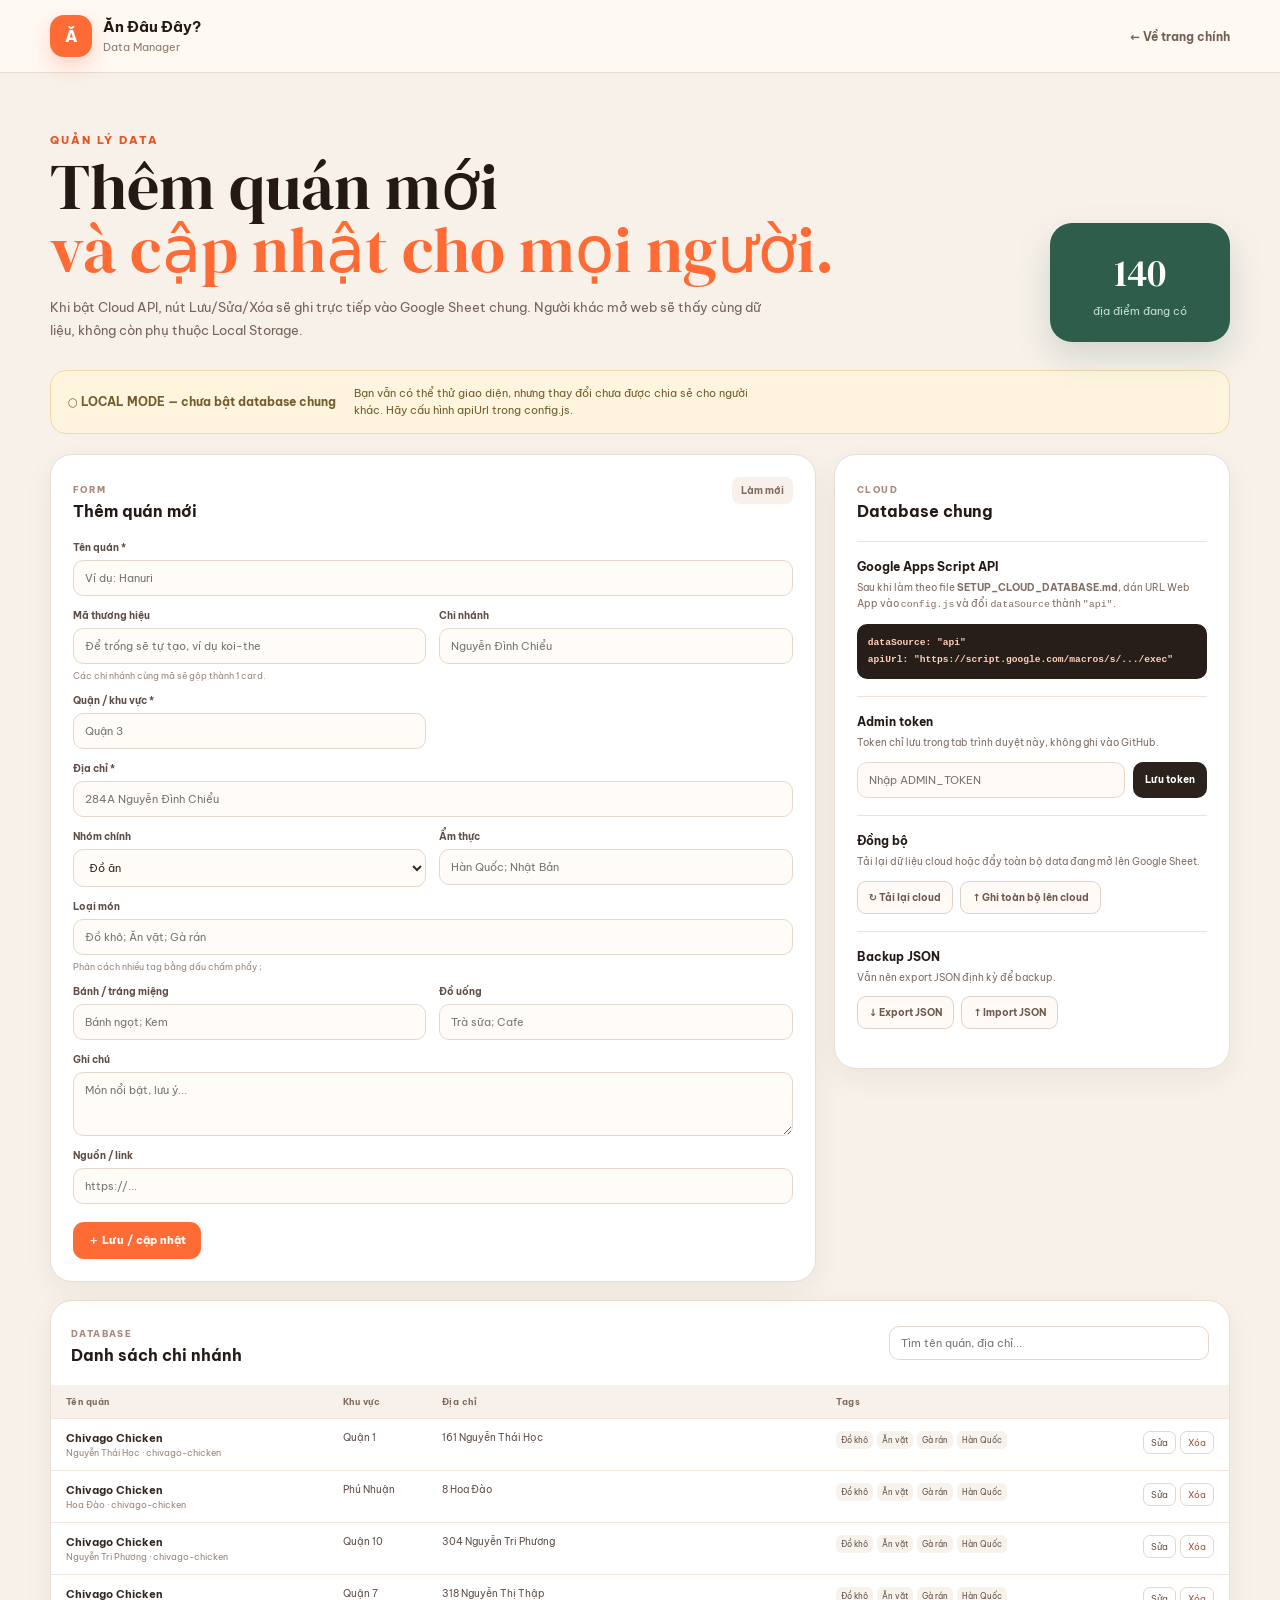
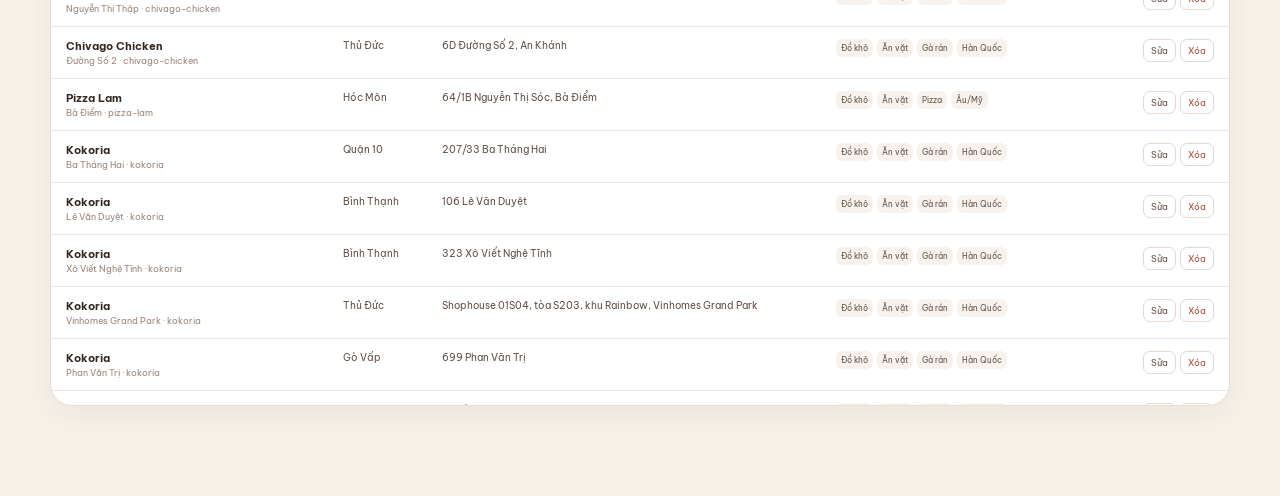
==== commit 9a897ebe: "v2" ====
--- a/admin.html
+++ b/admin.html
@@ -23,16 +23,15 @@
     <section class="admin-hero">
       <div>
         <span class="kicker">QUẢN LÝ DATA</span>
-        <h1>Thêm quán mới<br><em>không cần sửa code.</em></h1>
-        <p>Bản quản lý này cho phép thêm/sửa/xóa quán ngay trong trình duyệt và xuất file JSON. Khi dùng Google Sheet làm nguồn dữ liệu, bạn chỉ cần thêm một dòng mới vào Sheet.</p>
+        <h1>Thêm quán mới<br><em>và cập nhật cho mọi người.</em></h1>
+        <p>Khi bật Cloud API, nút Lưu/Sửa/Xóa sẽ ghi trực tiếp vào Google Sheet chung. Người khác mở web sẽ thấy cùng dữ liệu, không còn phụ thuộc Local Storage.</p>
       </div>
       <div class="admin-count"><strong id="adminCount">0</strong><span>địa điểm đang có</span></div>
     </section>
 
-    <div class="admin-notice">
-      <b>Hai cách cập nhật:</b>
-      <span><strong>1.</strong> Dễ nhất cho web online: dùng Google Sheet → web tự đọc dữ liệu mới.</span>
-      <span><strong>2.</strong> Không dùng Google Sheet: chỉnh tại đây → Export JSON → thay file <code>data/restaurants.json</code> trên hosting.</span>
+    <div class="admin-notice" id="cloudNotice">
+      <b id="cloudStatus">Đang kiểm tra nguồn dữ liệu...</b>
+      <span id="cloudDescription">Nếu chưa bật Cloud API, trang quản lý chỉ chạy ở chế độ local.</span>
     </div>
 
     <div class="admin-grid">
@@ -41,6 +40,7 @@
         <form id="restaurantForm" class="restaurant-form">
           <input type="hidden" id="editId" />
           <div class="field full"><label>Tên quán *</label><input id="fName" required placeholder="Ví dụ: Hanuri" /></div>
+          <div class="field"><label>Mã thương hiệu</label><input id="fBrandId" placeholder="Để trống sẽ tự tạo, ví dụ koi-the" /><small>Các chi nhánh cùng mã sẽ gộp thành 1 card.</small></div>
           <div class="field"><label>Chi nhánh</label><input id="fBranch" placeholder="Nguyễn Đình Chiểu" /></div>
           <div class="field"><label>Quận / khu vực *</label><input id="fDistrict" required list="districtList" placeholder="Quận 3" /><datalist id="districtList"></datalist></div>
           <div class="field full"><label>Địa chỉ *</label><input id="fAddress" required placeholder="284A Nguyễn Đình Chiểu" /></div>
@@ -51,33 +51,38 @@
           <div class="field"><label>Đồ uống</label><input id="fDrinks" placeholder="Trà sữa; Cafe" /></div>
           <div class="field full"><label>Ghi chú</label><textarea id="fNote" rows="3" placeholder="Món nổi bật, lưu ý..."></textarea></div>
           <div class="field full"><label>Nguồn / link</label><input id="fSource" type="url" placeholder="https://..." /></div>
-          <div class="form-actions"><button class="save-btn" type="submit">＋ Lưu quán</button><button class="cancel-edit hidden" id="cancelEditBtn" type="button">Hủy sửa</button></div>
+          <div class="form-actions"><button class="save-btn" type="submit">＋ Lưu / cập nhật</button><button class="cancel-edit hidden" id="cancelEditBtn" type="button">Hủy sửa</button></div>
         </form>
       </section>
 
       <aside class="admin-panel tools-panel">
-        <div class="panel-head"><div><span>TOOLS</span><h2>Cập nhật & backup</h2></div></div>
+        <div class="panel-head"><div><span>CLOUD</span><h2>Database chung</h2></div></div>
         <div class="tool-block">
-          <h3>Google Sheet — khuyên dùng</h3>
-          <p>Upload file Excel dataset lên Google Sheets, chọn <b>File → Share → Publish to web</b>, xuất sheet dữ liệu dạng CSV, rồi dán URL vào <code>config.js</code>.</p>
-          <div class="code-box">dataSource: "google-sheet"<br>googleSheetCsvUrl: "URL_CSV_CỦA_BẠN"</div>
+          <h3>Google Apps Script API</h3>
+          <p>Sau khi làm theo file <b>SETUP_CLOUD_DATABASE.md</b>, dán URL Web App vào <code>config.js</code> và đổi <code>dataSource</code> thành <code>"api"</code>.</p>
+          <div class="code-box">dataSource: "api"<br>apiUrl: "https://script.google.com/macros/s/.../exec"</div>
+        </div>
+        <div class="tool-block">
+          <h3>Admin token</h3>
+          <p>Token chỉ lưu trong tab trình duyệt này, không ghi vào GitHub.</p>
+          <div class="token-row"><input id="adminToken" type="password" autocomplete="off" placeholder="Nhập ADMIN_TOKEN" /><button id="saveTokenBtn" type="button">Lưu token</button></div>
+        </div>
+        <div class="tool-block">
+          <h3>Đồng bộ</h3>
+          <p>Tải lại dữ liệu cloud hoặc đẩy toàn bộ data đang mở lên Google Sheet.</p>
+          <div class="tool-actions"><button id="reloadCloudBtn" type="button">↻ Tải lại cloud</button><button id="syncAllBtn" type="button">↑ Ghi toàn bộ lên cloud</button></div>
         </div>
         <div class="tool-block">
           <h3>Backup JSON</h3>
-          <p>Export dữ liệu hiện tại hoặc import file JSON đã chỉnh.</p>
+          <p>Vẫn nên export JSON định kỳ để backup.</p>
           <div class="tool-actions"><button id="exportJsonBtn" type="button">↓ Export JSON</button><label class="file-btn">↑ Import JSON<input id="importJsonInput" type="file" accept="application/json,.json" hidden></label></div>
-        </div>
-        <div class="tool-block">
-          <h3>Dữ liệu trên máy này</h3>
-          <p>Thay đổi trong trang quản lý được lưu bằng Local Storage để bạn xem thử ngay trên trang chính.</p>
-          <button class="danger-lite" id="clearLocalBtn" type="button">Xóa bản chỉnh local</button>
         </div>
       </aside>
     </div>
 
     <section class="admin-panel table-panel">
       <div class="panel-head table-head">
-        <div><span>DATABASE</span><h2>Danh sách quán</h2></div>
+        <div><span>DATABASE</span><h2>Danh sách chi nhánh</h2></div>
         <input id="adminSearch" type="search" placeholder="Tìm tên quán, địa chỉ..." />
       </div>
       <div class="admin-table-wrap">
--- a/style.css
+++ b/style.css
@@ -304,3 +304,37 @@
   .chat-fab b { display: none; }
   .chat-widget { right: 8px; bottom: 8px; width: calc(100vw - 16px); height: min(640px,calc(100vh - 16px)); }
 }
+
+/* ===== V4: GỘP THƯƠNG HIỆU / CHI NHÁNH ===== */
+.branch-summary { margin: 14px 0 12px; color: #8b7468; font-size: .72rem; line-height: 1.6; }
+.branch-open-btn { position: relative; z-index: 2; border: 0; background: #2b211d; color: #fff; border-radius: 11px; padding: 10px 12px; font-size: .68rem; font-weight: 700; cursor: pointer; }
+.branch-open-btn:hover { background: #ff6b35; }
+
+.branch-modal { position: fixed; inset: 0; z-index: 120; display: grid; place-items: center; padding: 18px; background: rgba(34,24,20,.52); backdrop-filter: blur(7px); opacity: 0; pointer-events: none; transition: .18s ease; }
+.branch-modal.open { opacity: 1; pointer-events: auto; }
+.branch-modal-card { width: min(720px,100%); max-height: min(760px,calc(100vh - 36px)); display: flex; flex-direction: column; background: #fffdf9; border: 1px solid #ecd9cc; border-radius: 28px; overflow: hidden; box-shadow: 0 30px 90px rgba(48,28,18,.28); transform: translateY(14px) scale(.985); transition: .18s ease; }
+.branch-modal.open .branch-modal-card { transform: translateY(0) scale(1); }
+.branch-modal-head { display: flex; align-items: flex-start; justify-content: space-between; gap: 20px; padding: 24px 26px 19px; background: linear-gradient(135deg,#2b211d,#3d2d26); color: white; }
+.branch-modal-head span { display: block; color: #ffb194; font-size: .58rem; font-weight: 800; letter-spacing: .13em; margin-bottom: 5px; }
+.branch-modal-head h2 { margin: 0; font-family: "DM Serif Display",serif; font-weight: 400; font-size: 1.7rem; }
+.branch-modal-head p { margin: 5px 0 0; color: #d6c6bd; font-size: .7rem; }
+.branch-modal-head button { width: 38px; height: 38px; border-radius: 50%; border: 1px solid rgba(255,255,255,.18); background: rgba(255,255,255,.08); color: white; font-size: 1.45rem; cursor: pointer; }
+.branch-modal-list { padding: 18px; overflow-y: auto; display: grid; gap: 11px; }
+.branch-item { display: grid; grid-template-columns: 1fr auto; gap: 16px; align-items: center; border: 1px solid #eadbd1; border-radius: 17px; background: #fff; padding: 15px 16px; }
+.branch-item-head { display: flex; flex-wrap: wrap; align-items: center; gap: 8px; }
+.branch-item-head strong { font-size: .8rem; }
+.branch-item-head span { border-radius: 999px; padding: 4px 8px; background: #edf6f0; color: #41705e; font-size: .56rem; font-weight: 700; }
+.branch-item p { margin: 6px 0 8px; color: #78655b; font-size: .68rem; line-height: 1.45; }
+.branch-item-tags { display: flex; flex-wrap: wrap; gap: 5px; }
+.branch-item-tags em { font-style: normal; padding: 4px 7px; border-radius: 8px; background: #f7f1ec; color: #877267; font-size: .53rem; }
+.branch-item > a { white-space: nowrap; text-decoration: none; background: #ff6b35; color: white; border-radius: 10px; padding: 9px 11px; font-size: .62rem; font-weight: 800; }
+
+.bot-result button { border: 0; background: transparent; color: #f05a25; padding: 2px 0 0; font: inherit; font-size: .61rem; font-weight: 800; cursor: pointer; text-align: left; }
+
+@media (max-width: 560px) {
+  .branch-modal { padding: 8px; }
+  .branch-modal-card { max-height: calc(100vh - 16px); border-radius: 22px; }
+  .branch-modal-head { padding: 20px 18px 16px; }
+  .branch-item { grid-template-columns: 1fr; }
+  .branch-item > a { justify-self: start; }
+}
--- a/admin.css
+++ b/admin.css
@@ -54,3 +54,7 @@
 .row-actions button.delete { color: #a94d39; }
 @media (max-width:850px){ .admin-grid{grid-template-columns:1fr}.admin-notice{grid-template-columns:1fr}.admin-hero{align-items:start}.admin-count{min-width:140px} }
 @media (max-width:600px){ .admin-main{padding-top:35px}.admin-hero{display:block;text-align:center}.admin-count{margin:20px auto 0;max-width:180px}.restaurant-form{grid-template-columns:1fr}.field.full{grid-column:auto}.form-actions{grid-column:auto}.table-head{display:block}.table-head input{width:100%;margin-top:12px}.admin-table{min-width:760px} }
+
+.token-row { display: grid; grid-template-columns: 1fr auto; gap: 8px; margin-top: 10px; }
+.token-row input { min-width: 0; border: 1px solid #ead8cc; background: #fffaf5; border-radius: 10px; padding: 10px 11px; outline: 0; font: inherit; font-size: .68rem; }
+.token-row button { border: 0; border-radius: 10px; background: #2b211d; color: #fff; padding: 0 12px; cursor: pointer; font-size: .62rem; font-weight: 700; }
